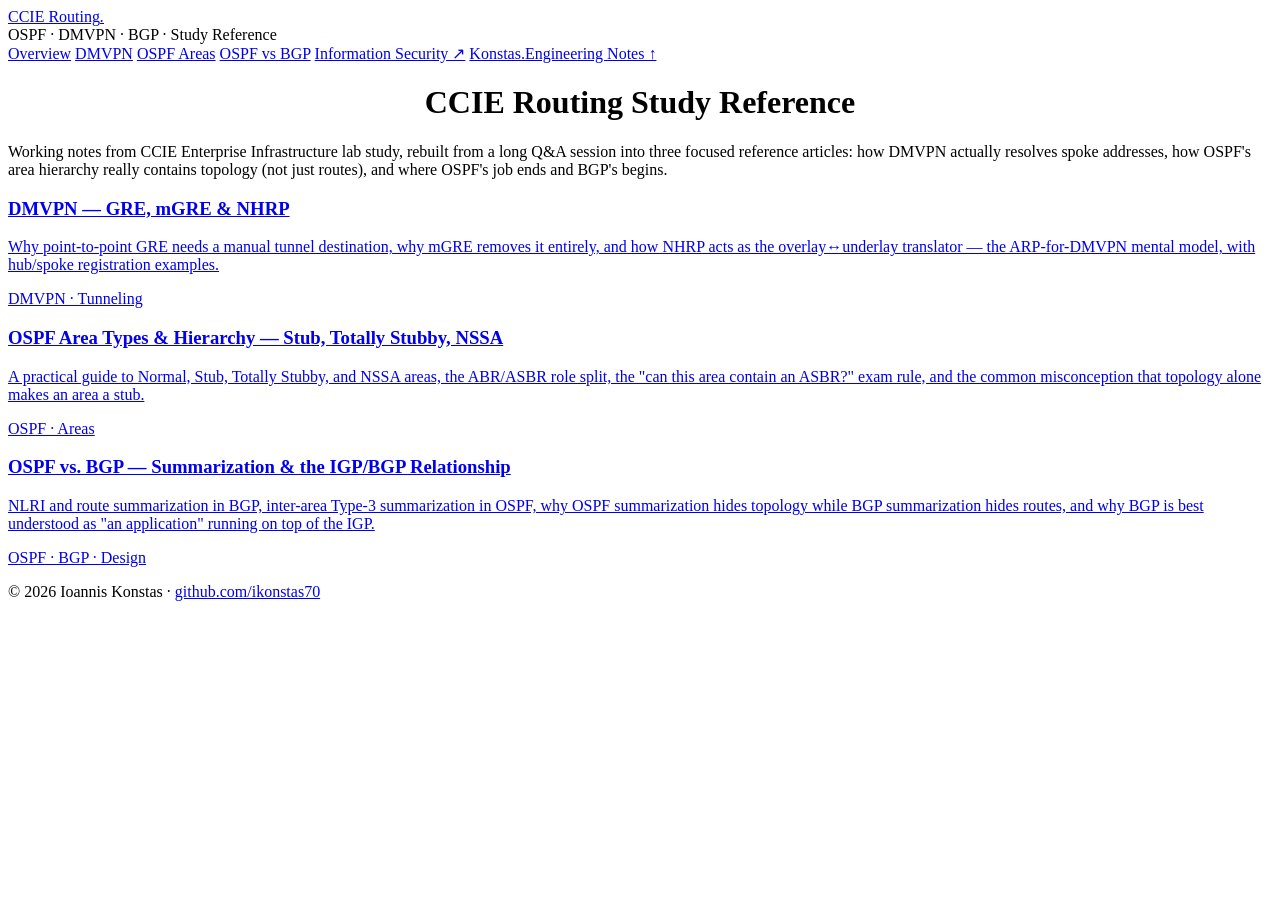
==== index.html @ 12e9ed1b "Add CCIE routing study reference: OSPF areas, DMVPN/NHRP, OSPF vs BGP summarization Co-Authored-By: " ====
<!DOCTYPE html>
<html lang="en">
<head>
<link rel="canonical" href="https://ikonstas70.github.io/ccie-ospf/">
<meta charset="utf-8">
<meta name="viewport" content="width=device-width, initial-scale=1">
<title>CCIE OSPF &amp; Routing Study Reference</title>
<meta name="description" content="CCIE Enterprise Infrastructure study reference: OSPF area hierarchy, DMVPN (GRE/mGRE/NHRP), and OSPF vs. BGP summarization — Ioannis Alexander Konstas.">
<meta name="author" content="Ioannis Alexander Konstas">
<meta property="og:type" content="website">
<meta property="og:url" content="https://ikonstas70.github.io/ccie-ospf/">
<meta property="og:title" content="CCIE OSPF &amp; Routing Study Reference">
<meta property="og:description" content="CCIE Enterprise Infrastructure study reference: OSPF area hierarchy, DMVPN (GRE/mGRE/NHRP), and OSPF vs. BGP summarization.">
<meta property="og:site_name" content="CCIE OSPF Study Reference">
<meta name="twitter:card" content="summary">
<meta name="twitter:title" content="CCIE OSPF &amp; Routing Study Reference">
<meta name="twitter:description" content="OSPF area hierarchy, DMVPN (GRE/mGRE/NHRP), and OSPF vs. BGP summarization — a CCIE study reference.">

<link rel="stylesheet" href="/ccie-ospf/style.css">
</head>
<body>
<div class="wrap">
  <header class="site">
    <a class="brand" href="/ccie-ospf/">CCIE Routing<em>.</em></a>
    <div class="tagline">OSPF &middot; DMVPN &middot; BGP &middot; Study Reference</div>
    <div class="rule"></div>
    <nav class="top">
      <a href="/ccie-ospf/" class="active">Overview</a>
      <a href="/ccie-ospf/dmvpn-gre-mgre-nhrp.html">DMVPN</a>
      <a href="/ccie-ospf/ospf-area-types-hierarchy.html">OSPF Areas</a>
      <a href="/ccie-ospf/ospf-bgp-summarization.html">OSPF vs BGP</a>
      <a href="https://ikonstas70.github.io/information-security/">Information Security ↗</a>
      <a href="https://ikonstas70.github.io/">Konstas.Engineering Notes &#8593;</a>
    </nav>
  </header>

  <main>
    <h1 style="text-align:center">CCIE Routing Study Reference</h1>
    <p class="section-intro">Working notes from CCIE Enterprise Infrastructure lab study, rebuilt from a long Q&amp;A session into three focused reference articles: how DMVPN actually resolves spoke addresses, how OSPF's area hierarchy really contains topology (not just routes), and where OSPF's job ends and BGP's begins.</p>

    <a class="card" href="/ccie-ospf/dmvpn-gre-mgre-nhrp.html">
      <h3>DMVPN — GRE, mGRE &amp; NHRP</h3>
      <p>Why point-to-point GRE needs a manual tunnel destination, why mGRE removes it entirely, and how NHRP acts as the overlay↔underlay translator — the ARP-for-DMVPN mental model, with hub/spoke registration examples.</p>
      <span class="date">DMVPN &middot; Tunneling</span>
    </a>

    <a class="card" href="/ccie-ospf/ospf-area-types-hierarchy.html">
      <h3>OSPF Area Types &amp; Hierarchy — Stub, Totally Stubby, NSSA</h3>
      <p>A practical guide to Normal, Stub, Totally Stubby, and NSSA areas, the ABR/ASBR role split, the "can this area contain an ASBR?" exam rule, and the common misconception that topology alone makes an area a stub.</p>
      <span class="date">OSPF &middot; Areas</span>
    </a>

    <a class="card" href="/ccie-ospf/ospf-bgp-summarization.html">
      <h3>OSPF vs. BGP — Summarization &amp; the IGP/BGP Relationship</h3>
      <p>NLRI and route summarization in BGP, inter-area Type-3 summarization in OSPF, why OSPF summarization hides topology while BGP summarization hides routes, and why BGP is best understood as "an application" running on top of the IGP.</p>
      <span class="date">OSPF &middot; BGP &middot; Design</span>
    </a>
  </main>

  <footer class="site">
    <p>&copy; 2026 Ioannis Konstas &middot; <a href="https://github.com/ikonstas70">github.com/ikonstas70</a></p>
  </footer>
</div>
</body>
</html>
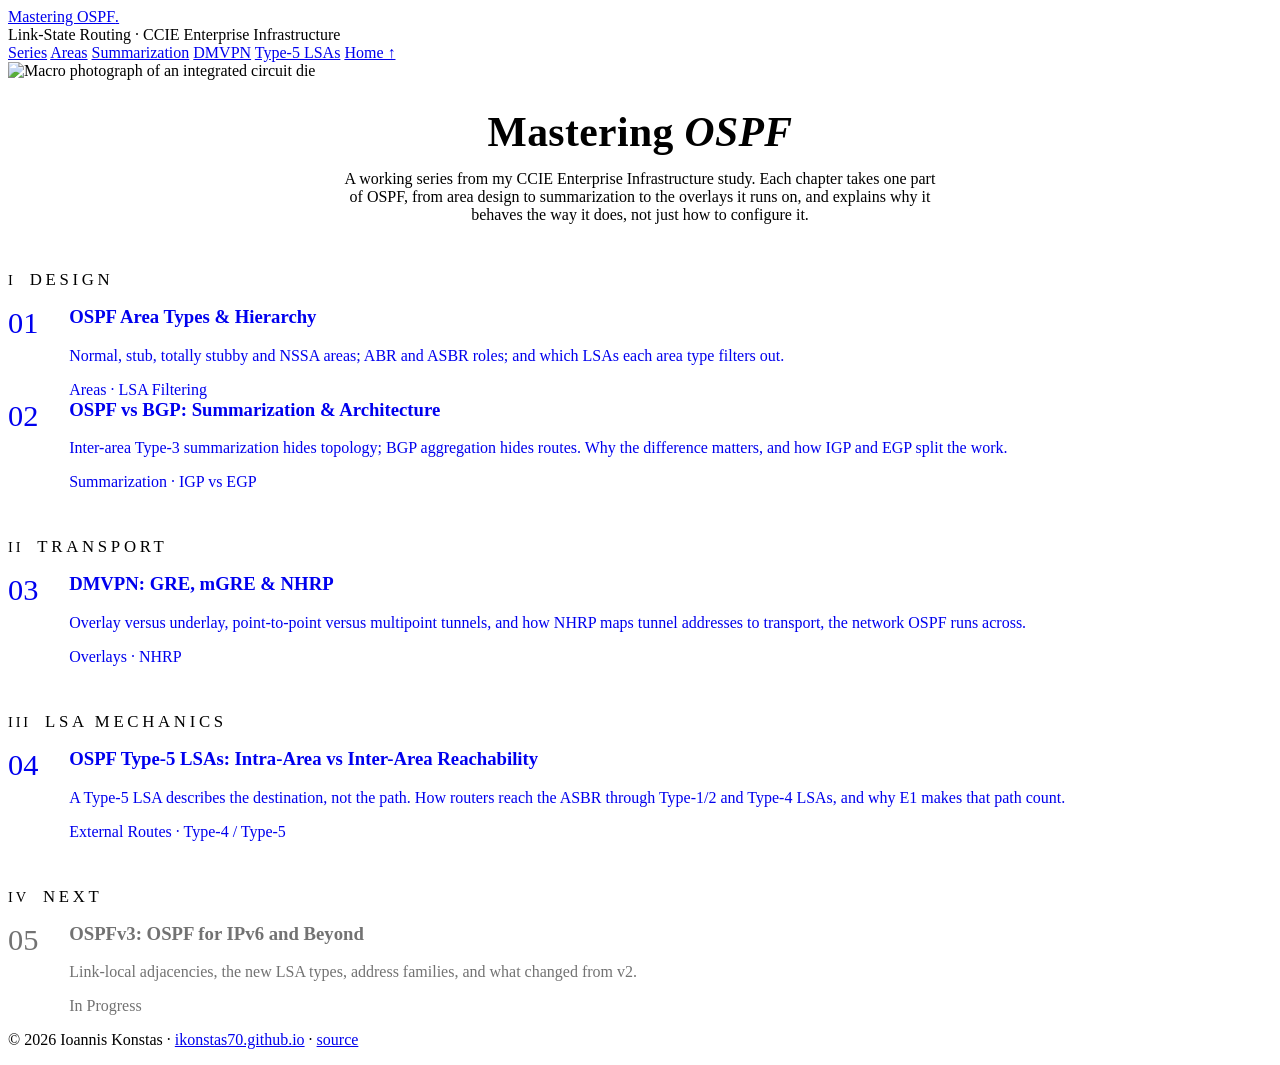
==== commit 7b318eec: "Mastering OSPF: retitle series, add Type-5 LSA chapter, share images - Landing page rebuilt as the "" ====
--- a/index.html
+++ b/index.html
@@ -4,61 +4,121 @@
 <link rel="canonical" href="https://ikonstas70.github.io/ccie-ospf/">
 <meta charset="utf-8">
 <meta name="viewport" content="width=device-width, initial-scale=1">
-<title>CCIE OSPF &amp; Routing Study Reference</title>
-<meta name="description" content="CCIE Enterprise Infrastructure study reference: OSPF area hierarchy, DMVPN (GRE/mGRE/NHRP), and OSPF vs. BGP summarization — Ioannis Alexander Konstas.">
+<title>Mastering OSPF | Ioannis Konstas</title>
+<meta name="description" content="Mastering OSPF — a CCIE-level series on link-state routing: area design, LSA filtering, summarization, and the overlays OSPF runs across.">
 <meta name="author" content="Ioannis Alexander Konstas">
 <meta property="og:type" content="website">
+<meta property="og:site_name" content="Ioannis Konstas">
+<meta property="og:title" content="Mastering OSPF">
+<meta property="og:description" content="A CCIE-level series on link-state routing: area design, LSA filtering, summarization, and the overlays OSPF runs across.">
 <meta property="og:url" content="https://ikonstas70.github.io/ccie-ospf/">
-<meta property="og:title" content="CCIE OSPF &amp; Routing Study Reference">
-<meta property="og:description" content="CCIE Enterprise Infrastructure study reference: OSPF area hierarchy, DMVPN (GRE/mGRE/NHRP), and OSPF vs. BGP summarization.">
-<meta property="og:site_name" content="CCIE OSPF Study Reference">
-<meta name="twitter:card" content="summary">
-<meta name="twitter:title" content="CCIE OSPF &amp; Routing Study Reference">
-<meta name="twitter:description" content="OSPF area hierarchy, DMVPN (GRE/mGRE/NHRP), and OSPF vs. BGP summarization — a CCIE study reference.">
-
+<meta property="og:image" content="https://ikonstas70.github.io/ccie-ospf/ospf-og.jpg">
+<meta property="og:image:width" content="1200">
+<meta property="og:image:height" content="630">
+<meta name="twitter:card" content="summary_large_image">
+<meta name="twitter:title" content="Mastering OSPF">
+<meta name="twitter:description" content="A CCIE-level series on link-state routing: area design, LSA filtering, summarization, and the overlays OSPF runs across.">
+<meta name="twitter:image" content="https://ikonstas70.github.io/ccie-ospf/ospf-og.jpg">
 <link rel="stylesheet" href="/ccie-ospf/style.css">
+<style>
+  .series-head { text-align: center; margin: 8px 0 44px; }
+  .series-head h1 { font-size: 2.6rem; letter-spacing: 0.01em; margin-bottom: 14px; }
+  .series-head h1 em { color: var(--accent); font-style: italic; }
+  .series-head .section-intro { max-width: 600px; margin: 0 auto; }
+  .part { display: flex; align-items: baseline; gap: 14px; margin: 46px 0 16px; }
+  .part .num { font-family: var(--serif); color: var(--accent); font-size: 0.9rem; letter-spacing: 0.2em; }
+  .part h2 { margin: 0; font-size: 1.05rem; letter-spacing: 0.22em; text-transform: uppercase; font-family: var(--sans); color: var(--fg-dim); font-weight: 500; }
+  .part::after { content: ""; flex: 1; height: 1px; background: var(--border); }
+  .chapter { display: grid; grid-template-columns: 3.2rem 1fr; gap: 0 10px; text-decoration: none; }
+  .chapter .idx { font-family: var(--serif); font-size: 1.9rem; line-height: 1; color: var(--accent-dim); transition: color .2s; padding-top: 2px; }
+  .chapter:hover .idx { color: var(--accent); }
+  .chapter h3 { margin-top: 0; }
+  .card.upcoming { opacity: 0.55; cursor: default; }
+  .card.upcoming:hover { transform: none; border-color: var(--border); }
+  @media (max-width: 520px) {
+    .series-head h1 { font-size: 2rem; }
+    .chapter { grid-template-columns: 2.4rem 1fr; }
+    .chapter .idx { font-size: 1.5rem; }
+  }
+</style>
+<script async src="https://www.googletagmanager.com/gtag/js?id=G-BZK50T0JFT"></script>
+<script>window.dataLayer=window.dataLayer||[];function gtag(){dataLayer.push(arguments);}gtag("js",new Date());gtag("config","G-BZK50T0JFT");</script>
 </head>
 <body>
 <div class="wrap">
   <header class="site">
-    <a class="brand" href="/ccie-ospf/">CCIE Routing<em>.</em></a>
-    <div class="tagline">OSPF &middot; DMVPN &middot; BGP &middot; Study Reference</div>
+    <a class="brand" href="/ccie-ospf/">Mastering OSPF<em>.</em></a>
+    <div class="tagline">Link-State Routing &middot; CCIE Enterprise Infrastructure</div>
     <div class="rule"></div>
     <nav class="top">
-      <a href="/ccie-ospf/" class="active">Overview</a>
+      <a class="active" href="/ccie-ospf/">Series</a>
+      <a href="/ccie-ospf/ospf-area-types-and-hierarchy.html">Areas</a>
+      <a href="/ccie-ospf/ospf-vs-bgp-summarization.html">Summarization</a>
       <a href="/ccie-ospf/dmvpn-gre-mgre-nhrp.html">DMVPN</a>
-      <a href="/ccie-ospf/ospf-area-types-hierarchy.html">OSPF Areas</a>
-      <a href="/ccie-ospf/ospf-bgp-summarization.html">OSPF vs BGP</a>
-      <a href="https://ikonstas70.github.io/information-security/">Information Security ↗</a>
-      <a href="https://ikonstas70.github.io/">Konstas.Engineering Notes &#8593;</a>
+      <a href="/ccie-ospf/ospf-type5-lsa-external-reachability.html">Type-5 LSAs</a>
+      <a href="https://ikonstas70.github.io/">Home &#8593;</a>
     </nav>
   </header>
 
   <main>
-    <h1 style="text-align:center">CCIE Routing Study Reference</h1>
-    <p class="section-intro">Working notes from CCIE Enterprise Infrastructure lab study, rebuilt from a long Q&amp;A session into three focused reference articles: how DMVPN actually resolves spoke addresses, how OSPF's area hierarchy really contains topology (not just routes), and where OSPF's job ends and BGP's begins.</p>
+    <img class="hero-banner" src="/ccie-ospf/hero-chip.jpg" alt="Macro photograph of an integrated circuit die">
 
-    <a class="card" href="/ccie-ospf/dmvpn-gre-mgre-nhrp.html">
-      <h3>DMVPN — GRE, mGRE &amp; NHRP</h3>
-      <p>Why point-to-point GRE needs a manual tunnel destination, why mGRE removes it entirely, and how NHRP acts as the overlay↔underlay translator — the ARP-for-DMVPN mental model, with hub/spoke registration examples.</p>
-      <span class="date">DMVPN &middot; Tunneling</span>
+    <div class="series-head">
+      <h1>Mastering <em>OSPF</em></h1>
+      <p class="section-intro">A working series from my CCIE Enterprise Infrastructure study. Each chapter takes one part of OSPF, from area design to summarization to the overlays it runs on, and explains why it behaves the way it does, not just how to configure it.</p>
+    </div>
+
+    <div class="part"><span class="num">I</span><h2>Design</h2></div>
+    <a class="card chapter" href="/ccie-ospf/ospf-area-types-and-hierarchy.html">
+      <span class="idx">01</span>
+      <div>
+        <h3>OSPF Area Types &amp; Hierarchy</h3>
+        <p>Normal, stub, totally stubby and NSSA areas; ABR and ASBR roles; and which LSAs each area type filters out.</p>
+        <span class="date">Areas &middot; LSA Filtering</span>
+      </div>
+    </a>
+    <a class="card chapter" href="/ccie-ospf/ospf-vs-bgp-summarization.html">
+      <span class="idx">02</span>
+      <div>
+        <h3>OSPF vs BGP: Summarization &amp; Architecture</h3>
+        <p>Inter-area Type-3 summarization hides topology; BGP aggregation hides routes. Why the difference matters, and how IGP and EGP split the work.</p>
+        <span class="date">Summarization &middot; IGP vs EGP</span>
+      </div>
     </a>
 
-    <a class="card" href="/ccie-ospf/ospf-area-types-hierarchy.html">
-      <h3>OSPF Area Types &amp; Hierarchy — Stub, Totally Stubby, NSSA</h3>
-      <p>A practical guide to Normal, Stub, Totally Stubby, and NSSA areas, the ABR/ASBR role split, the "can this area contain an ASBR?" exam rule, and the common misconception that topology alone makes an area a stub.</p>
-      <span class="date">OSPF &middot; Areas</span>
+    <div class="part"><span class="num">II</span><h2>Transport</h2></div>
+    <a class="card chapter" href="/ccie-ospf/dmvpn-gre-mgre-nhrp.html">
+      <span class="idx">03</span>
+      <div>
+        <h3>DMVPN: GRE, mGRE &amp; NHRP</h3>
+        <p>Overlay versus underlay, point-to-point versus multipoint tunnels, and how NHRP maps tunnel addresses to transport, the network OSPF runs across.</p>
+        <span class="date">Overlays &middot; NHRP</span>
+      </div>
     </a>
 
-    <a class="card" href="/ccie-ospf/ospf-bgp-summarization.html">
-      <h3>OSPF vs. BGP — Summarization &amp; the IGP/BGP Relationship</h3>
-      <p>NLRI and route summarization in BGP, inter-area Type-3 summarization in OSPF, why OSPF summarization hides topology while BGP summarization hides routes, and why BGP is best understood as "an application" running on top of the IGP.</p>
-      <span class="date">OSPF &middot; BGP &middot; Design</span>
+    <div class="part"><span class="num">III</span><h2>LSA Mechanics</h2></div>
+    <a class="card chapter" href="/ccie-ospf/ospf-type5-lsa-external-reachability.html">
+      <span class="idx">04</span>
+      <div>
+        <h3>OSPF Type-5 LSAs: Intra-Area vs Inter-Area Reachability</h3>
+        <p>A Type-5 LSA describes the destination, not the path. How routers reach the ASBR through Type-1/2 and Type-4 LSAs, and why E1 makes that path count.</p>
+        <span class="date">External Routes &middot; Type-4 / Type-5</span>
+      </div>
     </a>
+
+    <div class="part"><span class="num">IV</span><h2>Next</h2></div>
+    <div class="card chapter upcoming">
+      <span class="idx">05</span>
+      <div>
+        <h3>OSPFv3: OSPF for IPv6 and Beyond</h3>
+        <p>Link-local adjacencies, the new LSA types, address families, and what changed from v2.</p>
+        <span class="date">In Progress</span>
+      </div>
+    </div>
   </main>
 
   <footer class="site">
-    <p>&copy; 2026 Ioannis Konstas &middot; <a href="https://github.com/ikonstas70">github.com/ikonstas70</a></p>
+    <p>&copy; 2026 Ioannis Konstas &middot; <a href="https://ikonstas70.github.io/">ikonstas70.github.io</a> &middot; <a href="https://github.com/ikonstas70/ccie-ospf">source</a></p>
   </footer>
 </div>
 </body>
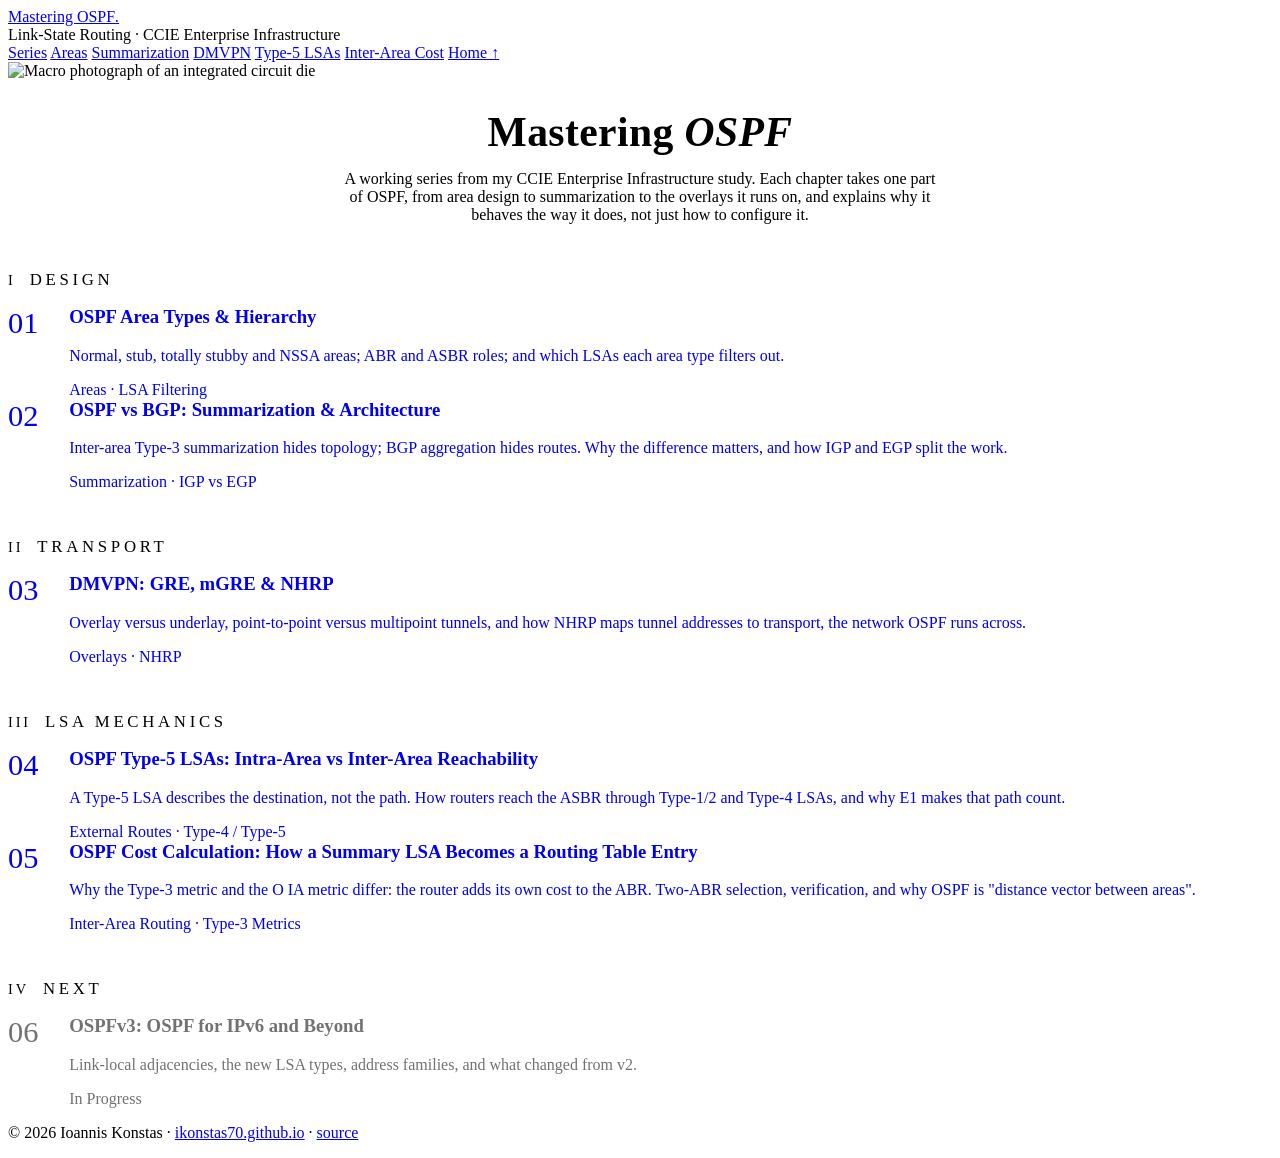
==== commit 9ce77e17: "Add chapter 05: OSPF inter-area cost calculation How a Type-3 Summary LSA metric becomes the O IA ro" ====
--- a/index.html
+++ b/index.html
@@ -12,13 +12,16 @@
 <meta property="og:title" content="Mastering OSPF">
 <meta property="og:description" content="A CCIE-level series on link-state routing: area design, LSA filtering, summarization, and the overlays OSPF runs across.">
 <meta property="og:url" content="https://ikonstas70.github.io/ccie-ospf/">
-<meta property="og:image" content="https://ikonstas70.github.io/ccie-ospf/ospf-og.jpg">
-<meta property="og:image:width" content="1200">
-<meta property="og:image:height" content="630">
+<meta property="og:image" content="https://ikonstas70.github.io/ccie-ospf/hero-chip.jpg">
+<meta property="og:image:secure_url" content="https://ikonstas70.github.io/ccie-ospf/hero-chip.jpg">
+<meta property="og:image:type" content="image/jpeg">
+<meta property="og:image:width" content="1153">
+<meta property="og:image:height" content="228">
+<meta property="og:image:alt" content="Macro photograph of an integrated circuit die">
 <meta name="twitter:card" content="summary_large_image">
 <meta name="twitter:title" content="Mastering OSPF">
 <meta name="twitter:description" content="A CCIE-level series on link-state routing: area design, LSA filtering, summarization, and the overlays OSPF runs across.">
-<meta name="twitter:image" content="https://ikonstas70.github.io/ccie-ospf/ospf-og.jpg">
+<meta name="twitter:image" content="https://ikonstas70.github.io/ccie-ospf/hero-chip.jpg">
 <link rel="stylesheet" href="/ccie-ospf/style.css">
 <style>
   .series-head { text-align: center; margin: 8px 0 44px; }
@@ -56,6 +59,7 @@
       <a href="/ccie-ospf/ospf-vs-bgp-summarization.html">Summarization</a>
       <a href="/ccie-ospf/dmvpn-gre-mgre-nhrp.html">DMVPN</a>
       <a href="/ccie-ospf/ospf-type5-lsa-external-reachability.html">Type-5 LSAs</a>
+      <a href="/ccie-ospf/ospf-inter-area-cost-calculation.html">Inter-Area Cost</a>
       <a href="https://ikonstas70.github.io/">Home &#8593;</a>
     </nav>
   </header>
@@ -106,9 +110,18 @@
       </div>
     </a>
 
+    <a class="card chapter" href="/ccie-ospf/ospf-inter-area-cost-calculation.html">
+      <span class="idx">05</span>
+      <div>
+        <h3>OSPF Cost Calculation: How a Summary LSA Becomes a Routing Table Entry</h3>
+        <p>Why the Type-3 metric and the O IA metric differ: the router adds its own cost to the ABR. Two-ABR selection, verification, and why OSPF is "distance vector between areas".</p>
+        <span class="date">Inter-Area Routing &middot; Type-3 Metrics</span>
+      </div>
+    </a>
+
     <div class="part"><span class="num">IV</span><h2>Next</h2></div>
     <div class="card chapter upcoming">
-      <span class="idx">05</span>
+      <span class="idx">06</span>
       <div>
         <h3>OSPFv3: OSPF for IPv6 and Beyond</h3>
         <p>Link-local adjacencies, the new LSA types, address families, and what changed from v2.</p>
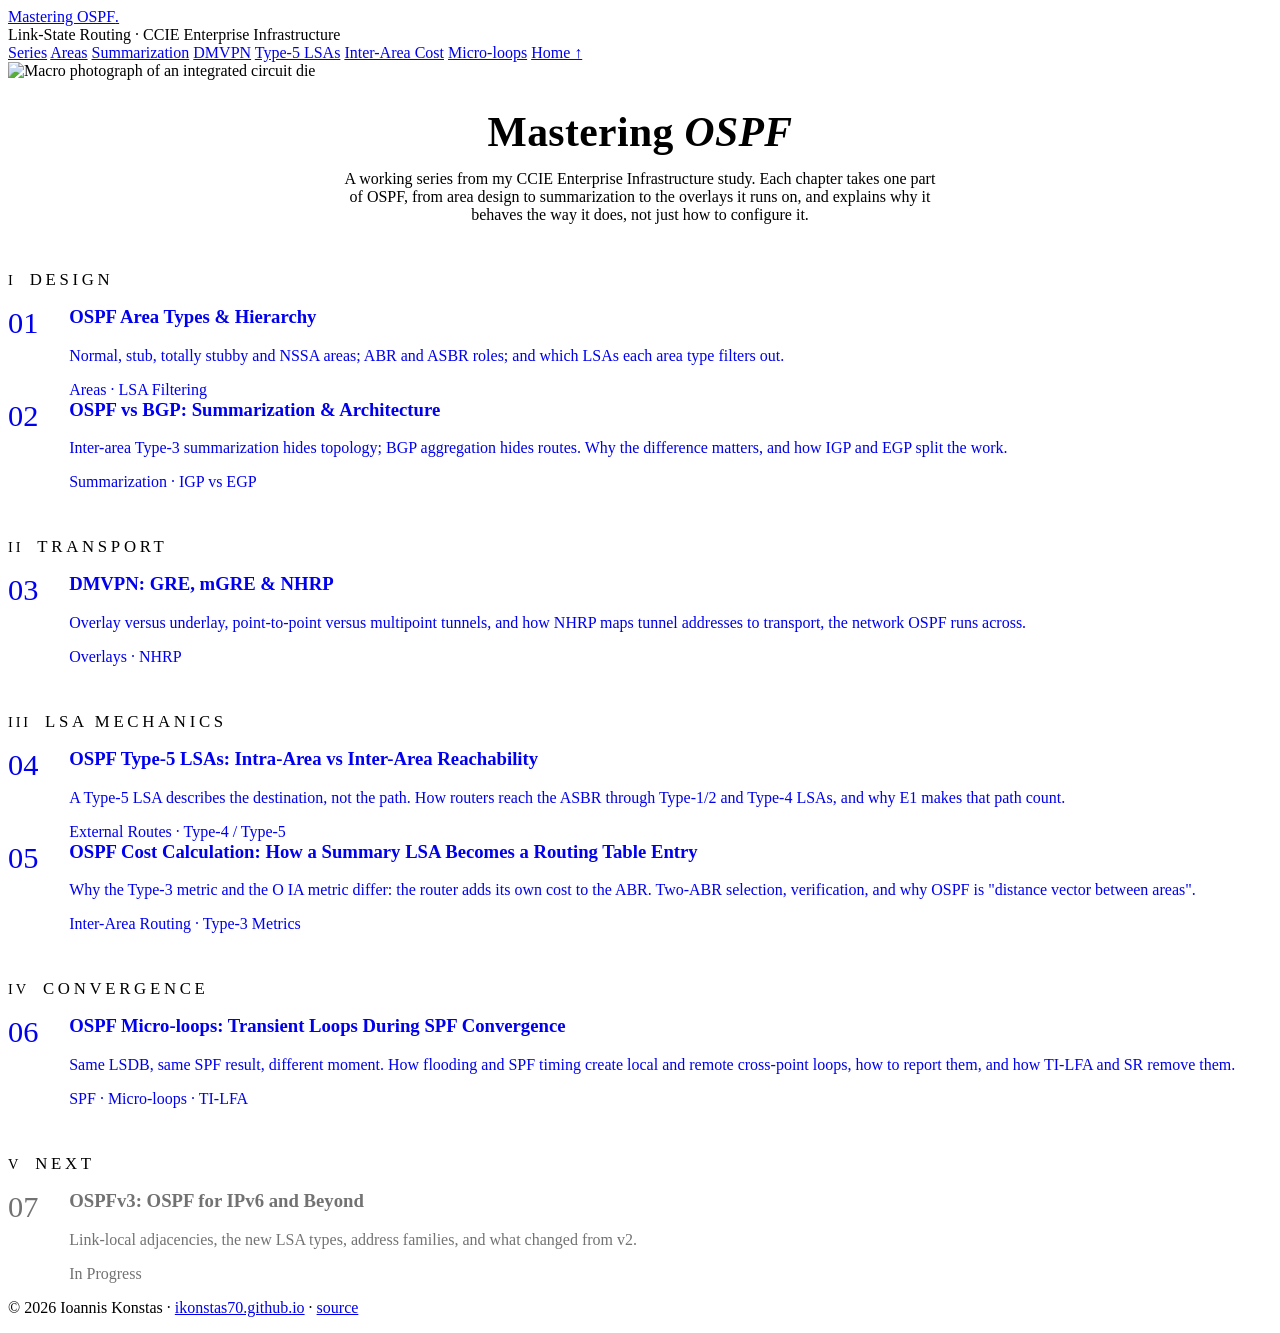
==== commit 68d10d66: "Add Chapter 06: OSPF Micro-loops — transient loops during SPF convergence" ====
--- a/index.html
+++ b/index.html
@@ -5,6 +5,7 @@
 <meta charset="utf-8">
 <meta name="viewport" content="width=device-width, initial-scale=1">
 <title>Mastering OSPF | Ioannis Konstas</title>
+<meta name="robots" content="index, follow, max-snippet:-1, max-image-preview:large, max-video-preview:-1">
 <meta name="description" content="Mastering OSPF — a CCIE-level series on link-state routing: area design, LSA filtering, summarization, and the overlays OSPF runs across.">
 <meta name="author" content="Ioannis Alexander Konstas">
 <meta property="og:type" content="website">
@@ -60,6 +61,7 @@
       <a href="/ccie-ospf/dmvpn-gre-mgre-nhrp.html">DMVPN</a>
       <a href="/ccie-ospf/ospf-type5-lsa-external-reachability.html">Type-5 LSAs</a>
       <a href="/ccie-ospf/ospf-inter-area-cost-calculation.html">Inter-Area Cost</a>
+      <a href="/ccie-ospf/ospf-microloops-transient-convergence.html">Micro-loops</a>
       <a href="https://ikonstas70.github.io/">Home &#8593;</a>
     </nav>
   </header>
@@ -119,9 +121,19 @@
       </div>
     </a>
 
-    <div class="part"><span class="num">IV</span><h2>Next</h2></div>
+    <div class="part"><span class="num">IV</span><h2>Convergence</h2></div>
+    <a class="card chapter" href="/ccie-ospf/ospf-microloops-transient-convergence.html">
+      <span class="idx">06</span>
+      <div>
+        <h3>OSPF Micro-loops: Transient Loops During SPF Convergence</h3>
+        <p>Same LSDB, same SPF result, different moment. How flooding and SPF timing create local and remote cross-point loops, how to report them, and how TI-LFA and SR remove them.</p>
+        <span class="date">SPF &middot; Micro-loops &middot; TI-LFA</span>
+      </div>
+    </a>
+
+    <div class="part"><span class="num">V</span><h2>Next</h2></div>
     <div class="card chapter upcoming">
-      <span class="idx">06</span>
+      <span class="idx">07</span>
       <div>
         <h3>OSPFv3: OSPF for IPv6 and Beyond</h3>
         <p>Link-local adjacencies, the new LSA types, address families, and what changed from v2.</p>
